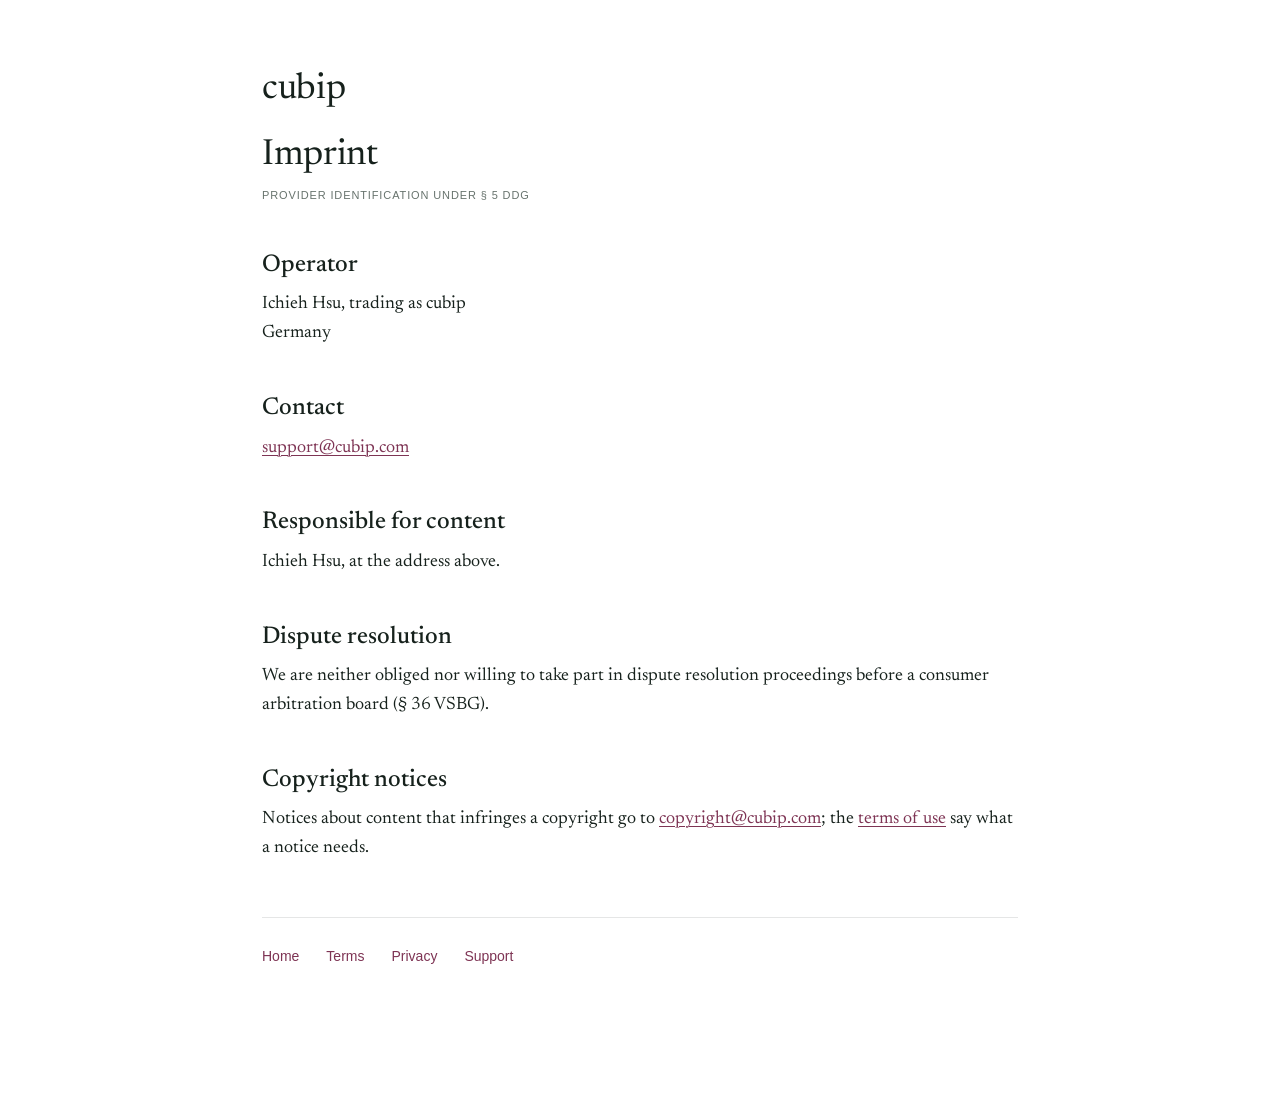
==== imprint/index.html @ beac7f5b "The operator is in Germany: German law, an imprint page, GDPR as home law" ====
<!DOCTYPE html>
<html lang="en">
<head>
  <meta charset="utf-8">
  <meta name="viewport" content="width=device-width, initial-scale=1">
  <meta name="robots" content="noindex, nofollow">
  <title>Imprint — cubip</title>
  <meta name="description" content="Who operates cubip, and how to reach them.">
  <link rel="preconnect" href="https://fonts.googleapis.com">
  <link rel="preconnect" href="https://fonts.gstatic.com" crossorigin>
  <link href="https://fonts.googleapis.com/css2?family=Newsreader:ital,opsz,wght@0,6..72,400;0,6..72,500;0,6..72,600;1,6..72,400&family=Noto+Serif+TC:wght@400;500;600&display=swap" rel="stylesheet">
  <link rel="stylesheet" href="/style.css">
</head>
<body>
  <main>
    <header>
      <p class="wordmark"><a href="/">cubip</a></p>
      <h1>Imprint</h1>
      <p class="meta">Provider identification under § 5 DDG</p>
    </header>

    <h2>Operator</h2>
    <p>Ichieh Hsu, trading as cubip<br>Germany</p>

    <h2>Contact</h2>
    <p><a href="mailto:support@cubip.com">support@cubip.com</a></p>

    <h2>Responsible for content</h2>
    <p>Ichieh Hsu, at the address above.</p>

    <h2>Dispute resolution</h2>
    <p>We are neither obliged nor willing to take part in dispute resolution proceedings before a consumer arbitration board (§ 36 VSBG).</p>

    <h2>Copyright notices</h2>
    <p>Notices about content that infringes a copyright go to <a href="mailto:copyright@cubip.com">copyright@cubip.com</a>; the <a href="/terms/#copyright">terms of use</a> say what a notice needs.</p>

    <hr>
    <footer>
      <ul class="links">
        <li><a href="/">Home</a></li>
        <li><a href="/terms/">Terms</a></li>
        <li><a href="/privacy/">Privacy</a></li>
        <li><a href="/support/">Support</a></li>
      </ul>
    </footer>
  </main>
</body>
</html>
---- style.css ----
/* cubip — the website's one stylesheet.
   The same rules as the app: white paper, ink for text, one accent for links,
   serif for everything people read. */

:root {
  --ink: #16211C;
  --muted: #67736D;
  --faint: #9AA39E;
  --raised: #F4F5F3;
  --accent: #7E3454;
  --rule: rgba(22, 33, 28, 0.11);
  --serif: "Newsreader", "Noto Serif TC", "Songti TC", Georgia, serif;
  --sans: -apple-system, BlinkMacSystemFont, "Helvetica Neue", Arial, sans-serif;
}

* {
  box-sizing: border-box;
}

html {
  background: #FFFFFF;
  color: var(--ink);
  font-family: var(--serif);
  font-size: 18px;
  line-height: 1.6;
  -webkit-text-size-adjust: 100%;
  text-rendering: optimizeLegibility;
}

body {
  margin: 0;
  min-height: 100vh;
  min-height: 100dvh;
  padding: 0 16px;
}

main {
  max-width: 42rem;
  margin: 0 auto;
  padding: 3rem 0 4rem;
}

/* The wordmark is the app's name: lowercase, serif, never anything else. */
.wordmark {
  font-family: var(--serif);
  font-weight: 400;
  font-size: 2rem;
  letter-spacing: -0.01em;
  line-height: 1;
  margin: 0;
}

.wordmark a {
  color: var(--ink);
  text-decoration: none;
}

h1 {
  font-family: var(--serif);
  font-weight: 400;
  font-size: 2rem;
  line-height: 1.2;
  letter-spacing: -0.01em;
  margin: 1.5rem 0 0.5rem;
}

h2 {
  font-family: var(--serif);
  font-weight: 500;
  font-size: 1.35rem;
  line-height: 1.3;
  margin: 2.5rem 0 0.5rem;
}

p, ul, ol {
  margin: 0 0 1.1rem;
}

ul, ol {
  padding-left: 1.4rem;
}

li {
  margin-bottom: 0.35rem;
}

a {
  color: var(--accent);
  text-decoration: underline;
  text-decoration-thickness: 1px;
  text-underline-offset: 0.15em;
}

a:hover {
  text-decoration-thickness: 2px;
}

strong {
  font-weight: 600;
}

/* Metadata — the page's date, the footer line — is set the way MetaText is
   in the app: small sans, tracked, in capitals. */
.meta {
  font-family: var(--sans);
  font-size: 11px;
  letter-spacing: 0.08em;
  text-transform: uppercase;
  color: var(--muted);
  margin: 0 0 2rem;
}

.muted {
  color: var(--muted);
}

hr {
  border: 0;
  border-top: 1px solid var(--rule);
  margin: 3rem 0 1.5rem;
}

/* Page footer: links to the other pages, in the sans like a control row. */
footer {
  max-width: 42rem;
  margin: 0 auto;
  padding: 0 0 3rem;
}

.links {
  font-family: var(--sans);
  font-size: 14px;
  display: flex;
  flex-wrap: wrap;
  gap: 0.25rem 1.5rem;
  list-style: none;
  padding: 0;
  margin: 0;
}

.links a {
  text-decoration: none;
}

.links a:hover {
  text-decoration: underline;
}

/* Landing page: one screen. The words on the left, three screenshots as
   prints on the right, the legal links in the footer. Nothing else. */
.landing {
  display: grid;
  grid-template-columns: minmax(0, 1fr);
  gap: 2.5rem;
  align-items: center;
  max-width: 68rem;
  margin: 0 auto;
  padding: 2.5rem 16px 2rem;
}

.landing .wordmark {
  font-size: 2.5rem;
}

.landing .lede {
  font-family: var(--serif);
  font-weight: 400;
  font-size: 1.9rem;
  line-height: 1.2;
  letter-spacing: -0.01em;
  margin: 2rem 0 1rem;
  max-width: 22ch;
}

.landing .note {
  color: var(--muted);
  font-size: 1.1rem;
  line-height: 1.5;
  max-width: 34rem;
  margin: 0 0 1.75rem;
}

/* The one control on the page. Once the App Store link exists it is an
   <a class="store"> here; until then the pill says so. */
.store-line {
  font-family: var(--sans);
  font-size: 14px;
  margin: 0;
  display: flex;
  align-items: center;
  gap: 0.75rem;
  flex-wrap: wrap;
}

.store {
  display: inline-block;
  padding: 0.6rem 1.1rem;
  background: var(--accent);
  color: #FFFFFF;
  border-radius: 999px;
  font-weight: 500;
  letter-spacing: 0.01em;
  text-decoration: none;
}

.store:hover {
  text-decoration: none;
  opacity: 0.92;
}

.landing-phones {
  display: flex;
  gap: 1rem;
  justify-content: center;
  align-items: flex-start;
}

.landing-phones .phone {
  max-width: 200px;
}

.landing-phones .phone:nth-child(2) {
  margin-top: 2.5rem;
}

.landing-phones .phone:nth-child(3) {
  display: none;
}

@media (max-width: 480px) {
  html {
    font-size: 17px;
  }

  h1 {
    font-size: 1.75rem;
  }

  .landing .lede {
    font-size: 1.5rem;
  }

  .landing-phones .phone {
    max-width: 150px;
  }
}

@media (min-width: 720px) {
  main {
    padding-top: 4rem;
  }
}

/* ------------------------------------------------------------ Landing page
   Photographs carry the colour; the page stays white and set in the serif.
   Phones are plain rounded frames, no bezel art, so the screenshots read as
   prints on a wall rather than as a device advert. */

.home {
  padding: 0;
}

.topbar {
  display: flex;
  align-items: baseline;
  justify-content: space-between;
  gap: 1rem;
  max-width: 68rem;
  margin: 0 auto;
  padding: 1.75rem 16px 0;
}

.topbar .wordmark {
  font-size: 1.75rem;
}

.topbar .links a {
  color: var(--ink);
}

.hero {
  display: grid;
  grid-template-columns: minmax(0, 1fr);
  gap: 2.5rem;
  align-items: center;
  max-width: 68rem;
  margin: 0 auto;
  padding: 3rem 16px 4rem;
}

.hero h1 {
  font-size: 2.4rem;
  line-height: 1.15;
  margin: 0 0 1.25rem;
  max-width: 22ch;
}

.hero .lede {
  font-size: 1.2rem;
  line-height: 1.5;
  color: var(--muted);
  max-width: 34rem;
  margin: 0 0 1.75rem;
}

.soon {
  font-family: var(--sans);
  font-size: 14px;
  margin: 0;
  display: flex;
  align-items: center;
  gap: 0.75rem;
  flex-wrap: wrap;
}

.pill {
  display: inline-block;
  padding: 0.45rem 0.9rem;
  border: 1px solid var(--ink);
  border-radius: 999px;
  color: var(--ink);
  font-weight: 500;
  letter-spacing: 0.01em;
}

.phone {
  margin: 0;
  width: 100%;
  max-width: 300px;
  justify-self: center;
}

.phone img {
  display: block;
  width: 100%;
  height: auto;
  border-radius: 28px;
  border: 1px solid var(--rule);
  box-shadow: 0 30px 60px -30px rgba(22, 33, 28, 0.35);
}

.phone-hero {
  max-width: 340px;
}

.section-title {
  font-size: 2rem;
  font-weight: 400;
  line-height: 1.2;
  margin: 0 0 0.75rem;
}

.pillars {
  display: grid;
  grid-template-columns: minmax(0, 1fr);
  gap: 3rem;
  max-width: 68rem;
  margin: 0 auto;
  padding: 3rem 16px;
  border-top: 1px solid var(--rule);
}

.pillar h2 {
  font-size: 1.6rem;
  font-weight: 400;
  margin: 1.5rem 0 0.5rem;
}

.pillar p {
  color: var(--muted);
}

.how {
  max-width: 68rem;
  margin: 0 auto;
  padding: 3rem 16px;
  border-top: 1px solid var(--rule);
}

.steps {
  list-style: none;
  padding: 0;
  margin: 2rem 0 0;
  display: grid;
  grid-template-columns: minmax(0, 1fr);
  gap: 2rem;
}

.steps li {
  margin: 0;
}

.step-number {
  font-family: var(--sans);
  font-size: 11px;
  letter-spacing: 0.08em;
  color: var(--accent);
  display: block;
  margin-bottom: 0.5rem;
}

.steps h3 {
  font-family: var(--serif);
  font-weight: 500;
  font-size: 1.25rem;
  margin: 0 0 0.4rem;
}

.steps p {
  color: var(--muted);
  font-size: 1rem;
  margin: 0;
}

.how-phones {
  display: flex;
  gap: 2rem;
  justify-content: center;
  flex-wrap: wrap;
  margin-top: 3rem;
}

.safety {
  display: grid;
  grid-template-columns: minmax(0, 1fr);
  gap: 2.5rem;
  align-items: center;
  max-width: 68rem;
  margin: 0 auto;
  padding: 3rem 16px;
  border-top: 1px solid var(--rule);
}

.safety .lede {
  font-size: 1.15rem;
  color: var(--muted);
  margin: 0 0 1.5rem;
}

.rules {
  list-style: none;
  padding: 0;
  margin: 0;
}

.rules li {
  padding: 0.9rem 0;
  border-top: 1px solid var(--rule);
  font-size: 1rem;
  line-height: 1.5;
}

.rules li:last-child {
  border-bottom: 1px solid var(--rule);
}

.rules strong {
  font-weight: 500;
}

.questions {
  max-width: 42rem;
  margin: 0 auto;
  padding: 3rem 16px 4rem;
  border-top: 1px solid var(--rule);
}

.questions dl {
  margin: 1.5rem 0 0;
}

.questions dt {
  font-weight: 500;
  font-size: 1.15rem;
  margin: 1.5rem 0 0.35rem;
}

.questions dd {
  margin: 0;
  color: var(--muted);
}

.site-footer {
  max-width: 68rem;
  margin: 0 auto;
  padding: 2.5rem 16px 3rem;
  border-top: 1px solid var(--rule);
}

.site-footer .wordmark {
  font-size: 1.5rem;
  margin-bottom: 1rem;
}

.site-footer .meta {
  margin: 1.5rem 0 0;
}

@media (min-width: 720px) {
  .landing {
    grid-template-columns: minmax(0, 1.1fr) minmax(0, 1fr);
    min-height: calc(100vh - 8rem);
    min-height: calc(100dvh - 8rem);
    padding-top: 3rem;
    padding-bottom: 3rem;
  }

  .landing .lede {
    font-size: 2.4rem;
  }

  .landing-phones .phone:nth-child(3) {
    display: block;
  }

  .hero {
    grid-template-columns: minmax(0, 1.2fr) minmax(0, 1fr);
    padding-top: 4.5rem;
    padding-bottom: 5rem;
  }

  .hero h1 {
    font-size: 3rem;
  }

  .pillars {
    grid-template-columns: repeat(2, minmax(0, 1fr));
    gap: 4rem;
    padding-top: 4rem;
    padding-bottom: 4rem;
  }

  .steps {
    grid-template-columns: repeat(2, minmax(0, 1fr));
    gap: 2.5rem 3rem;
  }

  .safety {
    grid-template-columns: minmax(0, 1.3fr) minmax(0, 1fr);
    padding-top: 4rem;
    padding-bottom: 4rem;
  }
}

@media (min-width: 1000px) {
  .steps {
    grid-template-columns: repeat(4, minmax(0, 1fr));
  }
}

/* On a phone the in-page links are one tap away anyway; keep the top bar to
   the wordmark and Support so it stays on one line. */
@media (max-width: 480px) {
  .topbar .links {
    gap: 0.25rem 1rem;
  }

  .topbar .links li:not(:last-child) {
    display: none;
  }
}
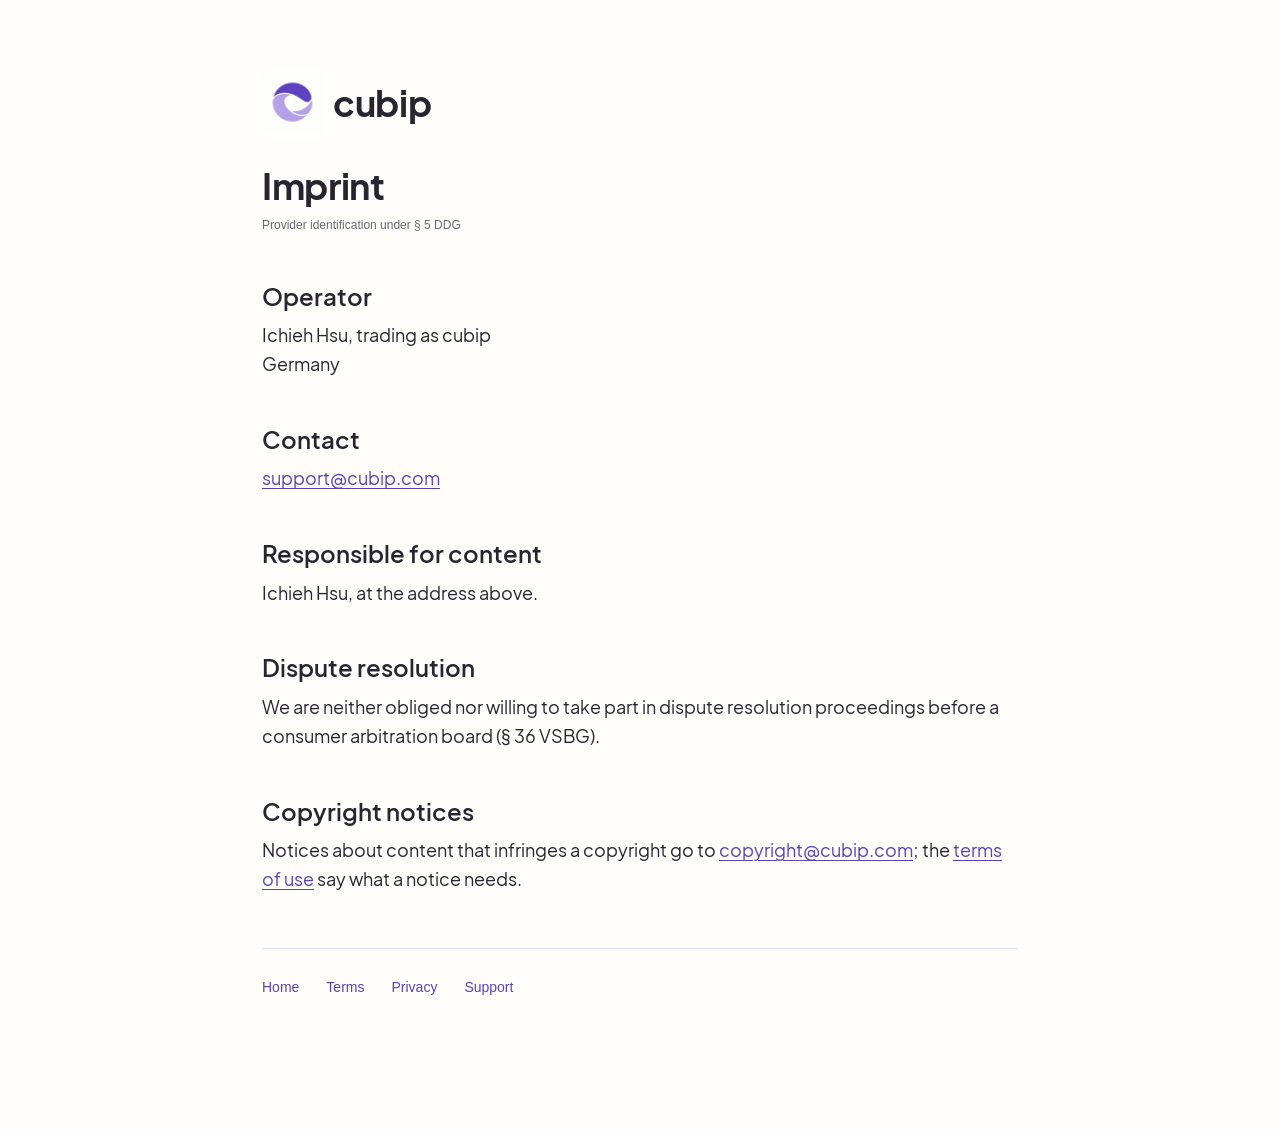
==== commit 31cb331c: "Update cultural travel site and shared planning policies" ====
--- a/imprint/index.html
+++ b/imprint/index.html
@@ -2,13 +2,12 @@
 <html lang="en">
 <head>
   <meta charset="utf-8">
+  <meta name="referrer" content="no-referrer">
+  <meta http-equiv="Content-Security-Policy" content="default-src 'self'; script-src 'none'; object-src 'none'; base-uri 'none'; form-action 'none'">
   <meta name="viewport" content="width=device-width, initial-scale=1">
   <meta name="robots" content="noindex, nofollow">
   <title>Imprint — cubip</title>
   <meta name="description" content="Who operates cubip, and how to reach them.">
-  <link rel="preconnect" href="https://fonts.googleapis.com">
-  <link rel="preconnect" href="https://fonts.gstatic.com" crossorigin>
-  <link href="https://fonts.googleapis.com/css2?family=Newsreader:ital,opsz,wght@0,6..72,400;0,6..72,500;0,6..72,600;1,6..72,400&family=Noto+Serif+TC:wght@400;500;600&display=swap" rel="stylesheet">
   <link rel="stylesheet" href="/style.css">
 </head>
 <body>
--- a/style.css
+++ b/style.css
@@ -1,15 +1,19 @@
+@font-face { font-family: "Plus Jakarta Sans"; src: url("/fonts/PlusJakartaSans-Regular.ttf") format("truetype"); font-weight: 400; font-style: normal; font-display: swap; }
+@font-face { font-family: "Plus Jakarta Sans"; src: url("/fonts/PlusJakartaSans-SemiBold.ttf") format("truetype"); font-weight: 600; font-style: normal; font-display: swap; }
+@font-face { font-family: "Plus Jakarta Sans"; src: url("/fonts/PlusJakartaSans-Bold.ttf") format("truetype"); font-weight: 700; font-style: normal; font-display: swap; }
+
 /* cubip — the website's one stylesheet.
    The same rules as the app: white paper, ink for text, one accent for links,
-   serif for everything people read. */
+   bundled Plus Jakarta Sans for readable, consistent type. */
 
 :root {
-  --ink: #16211C;
-  --muted: #67736D;
-  --faint: #9AA39E;
-  --raised: #F4F5F3;
-  --accent: #7E3454;
-  --rule: rgba(22, 33, 28, 0.11);
-  --serif: "Newsreader", "Noto Serif TC", "Songti TC", Georgia, serif;
+  --ink: #282531;
+  --muted: #6B6674;
+  --faint: #746D7D;
+  --raised: #F5F3F8;
+  --accent: #5B43B5;
+  --rule: #E0DBE8;
+  --reading: "Plus Jakarta Sans", "PingFang TC", system-ui, sans-serif;
   --sans: -apple-system, BlinkMacSystemFont, "Helvetica Neue", Arial, sans-serif;
 }
 
@@ -18,9 +22,9 @@
 }
 
 html {
-  background: #FFFFFF;
+  background: #FFFEFB;
   color: var(--ink);
-  font-family: var(--serif);
+  font-family: var(--reading);
   font-size: 18px;
   line-height: 1.6;
   -webkit-text-size-adjust: 100%;
@@ -40,10 +44,10 @@
   padding: 3rem 0 4rem;
 }
 
-/* The wordmark is the app's name: lowercase, serif, never anything else. */
+/* The wordmark is the app's name: lowercase, Plus Jakarta Sans Bold, never anything else. */
 .wordmark {
-  font-family: var(--serif);
-  font-weight: 400;
+  font-family: var(--reading);
+  font-weight: 700;
   font-size: 2rem;
   letter-spacing: -0.01em;
   line-height: 1;
@@ -56,8 +60,8 @@
 }
 
 h1 {
-  font-family: var(--serif);
-  font-weight: 400;
+  font-family: var(--reading);
+  font-weight: 700;
   font-size: 2rem;
   line-height: 1.2;
   letter-spacing: -0.01em;
@@ -65,8 +69,8 @@
 }
 
 h2 {
-  font-family: var(--serif);
-  font-weight: 500;
+  font-family: var(--reading);
+  font-weight: 600;
   font-size: 1.35rem;
   line-height: 1.3;
   margin: 2.5rem 0 0.5rem;
@@ -100,12 +104,12 @@
 }
 
 /* Metadata — the page's date, the footer line — is set the way MetaText is
-   in the app: small sans, tracked, in capitals. */
+   in the app: small, readable, in sentence case. */
 .meta {
   font-family: var(--sans);
-  font-size: 11px;
-  letter-spacing: 0.08em;
-  text-transform: uppercase;
+  font-size: 12px;
+  letter-spacing: normal;
+  text-transform: none;
   color: var(--muted);
   margin: 0 0 2rem;
 }
@@ -163,8 +167,8 @@
 }
 
 .landing .lede {
-  font-family: var(--serif);
-  font-weight: 400;
+  font-family: var(--reading);
+  font-weight: 600;
   font-size: 1.9rem;
   line-height: 1.2;
   letter-spacing: -0.01em;
@@ -192,22 +196,6 @@
   flex-wrap: wrap;
 }
 
-.store {
-  display: inline-block;
-  padding: 0.6rem 1.1rem;
-  background: var(--accent);
-  color: #FFFFFF;
-  border-radius: 999px;
-  font-weight: 500;
-  letter-spacing: 0.01em;
-  text-decoration: none;
-}
-
-.store:hover {
-  text-decoration: none;
-  opacity: 0.92;
-}
-
 .landing-phones {
   display: flex;
   gap: 1rem;
@@ -251,311 +239,20 @@
   }
 }
 
-/* ------------------------------------------------------------ Landing page
-   Photographs carry the colour; the page stays white and set in the serif.
-   Phones are plain rounded frames, no bezel art, so the screenshots read as
-   prints on a wall rather than as a device advert. */
-
-.home {
-  padding: 0;
-}
-
-.topbar {
-  display: flex;
-  align-items: baseline;
-  justify-content: space-between;
-  gap: 1rem;
-  max-width: 68rem;
-  margin: 0 auto;
-  padding: 1.75rem 16px 0;
-}
-
-.topbar .wordmark {
-  font-size: 1.75rem;
-}
-
-.topbar .links a {
-  color: var(--ink);
-}
-
-.hero {
-  display: grid;
-  grid-template-columns: minmax(0, 1fr);
-  gap: 2.5rem;
-  align-items: center;
-  max-width: 68rem;
-  margin: 0 auto;
-  padding: 3rem 16px 4rem;
-}
-
-.hero h1 {
-  font-size: 2.4rem;
-  line-height: 1.15;
-  margin: 0 0 1.25rem;
-  max-width: 22ch;
-}
-
-.hero .lede {
-  font-size: 1.2rem;
-  line-height: 1.5;
-  color: var(--muted);
-  max-width: 34rem;
-  margin: 0 0 1.75rem;
-}
-
-.soon {
-  font-family: var(--sans);
-  font-size: 14px;
-  margin: 0;
-  display: flex;
-  align-items: center;
-  gap: 0.75rem;
-  flex-wrap: wrap;
-}
-
-.pill {
-  display: inline-block;
-  padding: 0.45rem 0.9rem;
-  border: 1px solid var(--ink);
-  border-radius: 999px;
-  color: var(--ink);
-  font-weight: 500;
-  letter-spacing: 0.01em;
-}
-
-.phone {
-  margin: 0;
-  width: 100%;
-  max-width: 300px;
-  justify-self: center;
-}
-
-.phone img {
-  display: block;
-  width: 100%;
-  height: auto;
-  border-radius: 28px;
-  border: 1px solid var(--rule);
-  box-shadow: 0 30px 60px -30px rgba(22, 33, 28, 0.35);
-}
-
-.phone-hero {
-  max-width: 340px;
-}
-
-.section-title {
-  font-size: 2rem;
-  font-weight: 400;
-  line-height: 1.2;
-  margin: 0 0 0.75rem;
-}
-
-.pillars {
-  display: grid;
-  grid-template-columns: minmax(0, 1fr);
-  gap: 3rem;
-  max-width: 68rem;
-  margin: 0 auto;
-  padding: 3rem 16px;
-  border-top: 1px solid var(--rule);
-}
-
-.pillar h2 {
-  font-size: 1.6rem;
-  font-weight: 400;
-  margin: 1.5rem 0 0.5rem;
-}
-
-.pillar p {
-  color: var(--muted);
-}
-
-.how {
-  max-width: 68rem;
-  margin: 0 auto;
-  padding: 3rem 16px;
-  border-top: 1px solid var(--rule);
-}
-
-.steps {
-  list-style: none;
-  padding: 0;
-  margin: 2rem 0 0;
-  display: grid;
-  grid-template-columns: minmax(0, 1fr);
-  gap: 2rem;
-}
-
-.steps li {
-  margin: 0;
-}
-
-.step-number {
-  font-family: var(--sans);
-  font-size: 11px;
-  letter-spacing: 0.08em;
-  color: var(--accent);
-  display: block;
-  margin-bottom: 0.5rem;
-}
-
-.steps h3 {
-  font-family: var(--serif);
-  font-weight: 500;
-  font-size: 1.25rem;
-  margin: 0 0 0.4rem;
-}
-
-.steps p {
-  color: var(--muted);
-  font-size: 1rem;
-  margin: 0;
-}
-
-.how-phones {
-  display: flex;
-  gap: 2rem;
-  justify-content: center;
-  flex-wrap: wrap;
-  margin-top: 3rem;
-}
-
-.safety {
-  display: grid;
-  grid-template-columns: minmax(0, 1fr);
-  gap: 2.5rem;
-  align-items: center;
-  max-width: 68rem;
-  margin: 0 auto;
-  padding: 3rem 16px;
-  border-top: 1px solid var(--rule);
-}
-
-.safety .lede {
-  font-size: 1.15rem;
-  color: var(--muted);
-  margin: 0 0 1.5rem;
-}
-
-.rules {
-  list-style: none;
-  padding: 0;
-  margin: 0;
-}
-
-.rules li {
-  padding: 0.9rem 0;
-  border-top: 1px solid var(--rule);
-  font-size: 1rem;
-  line-height: 1.5;
-}
-
-.rules li:last-child {
-  border-bottom: 1px solid var(--rule);
-}
-
-.rules strong {
-  font-weight: 500;
-}
-
-.questions {
-  max-width: 42rem;
-  margin: 0 auto;
-  padding: 3rem 16px 4rem;
-  border-top: 1px solid var(--rule);
-}
-
-.questions dl {
-  margin: 1.5rem 0 0;
-}
-
-.questions dt {
-  font-weight: 500;
-  font-size: 1.15rem;
-  margin: 1.5rem 0 0.35rem;
-}
-
-.questions dd {
-  margin: 0;
-  color: var(--muted);
-}
-
-.site-footer {
-  max-width: 68rem;
-  margin: 0 auto;
-  padding: 2.5rem 16px 3rem;
-  border-top: 1px solid var(--rule);
-}
-
-.site-footer .wordmark {
-  font-size: 1.5rem;
-  margin-bottom: 1rem;
-}
-
-.site-footer .meta {
-  margin: 1.5rem 0 0;
-}
-
+.home { padding: 0; }
+.pill { display: inline-block; padding: .45rem .9rem; border: 1px solid var(--rule); border-radius: 999px; color: var(--ink); font-weight: 600; }
+.phone { margin: 0; width: 100%; min-width: 0; }
+.phone img { display: block; width: 100%; height: auto; border-radius: 24px; border: 1px solid var(--rule); }
+.site-footer { max-width: 68rem; margin: 0 auto; padding: 2rem 16px 3rem; border-top: 1px solid var(--rule); }
+.site-footer .meta { margin: 1.5rem 0 0; }
 @media (min-width: 720px) {
-  .landing {
-    grid-template-columns: minmax(0, 1.1fr) minmax(0, 1fr);
-    min-height: calc(100vh - 8rem);
-    min-height: calc(100dvh - 8rem);
-    padding-top: 3rem;
-    padding-bottom: 3rem;
-  }
-
-  .landing .lede {
-    font-size: 2.4rem;
-  }
-
-  .landing-phones .phone:nth-child(3) {
-    display: block;
-  }
-
-  .hero {
-    grid-template-columns: minmax(0, 1.2fr) minmax(0, 1fr);
-    padding-top: 4.5rem;
-    padding-bottom: 5rem;
-  }
-
-  .hero h1 {
-    font-size: 3rem;
-  }
-
-  .pillars {
-    grid-template-columns: repeat(2, minmax(0, 1fr));
-    gap: 4rem;
-    padding-top: 4rem;
-    padding-bottom: 4rem;
-  }
-
-  .steps {
-    grid-template-columns: repeat(2, minmax(0, 1fr));
-    gap: 2.5rem 3rem;
-  }
-
-  .safety {
-    grid-template-columns: minmax(0, 1.3fr) minmax(0, 1fr);
-    padding-top: 4rem;
-    padding-bottom: 4rem;
-  }
-}
-
-@media (min-width: 1000px) {
-  .steps {
-    grid-template-columns: repeat(4, minmax(0, 1fr));
-  }
-}
-
-/* On a phone the in-page links are one tap away anyway; keep the top bar to
-   the wordmark and Support so it stays on one line. */
-@media (max-width: 480px) {
-  .topbar .links {
-    gap: 0.25rem 1rem;
-  }
-
-  .topbar .links li:not(:last-child) {
-    display: none;
-  }
-}
+  .landing { grid-template-columns: minmax(0, 1.1fr) minmax(0, 1fr); min-height: calc(100dvh - 8rem); padding-top: 3rem; padding-bottom: 3rem; }
+  .landing .lede { font-size: 2.4rem; }
+  .landing-phones .phone:nth-child(3) { display: block; }
+}
+
+:focus-visible { outline: 3px solid var(--accent); outline-offset: 5px; border-radius: 4px; }
+.wordmark a { display: inline-flex; align-items: center; gap: 0.55rem; }
+.wordmark a::before { content: ""; width: 1.7em; height: 1.7em; background: url("/images/cubip-symbol.png") center / contain no-repeat; }
+
+.lede { font-weight: 600; }
